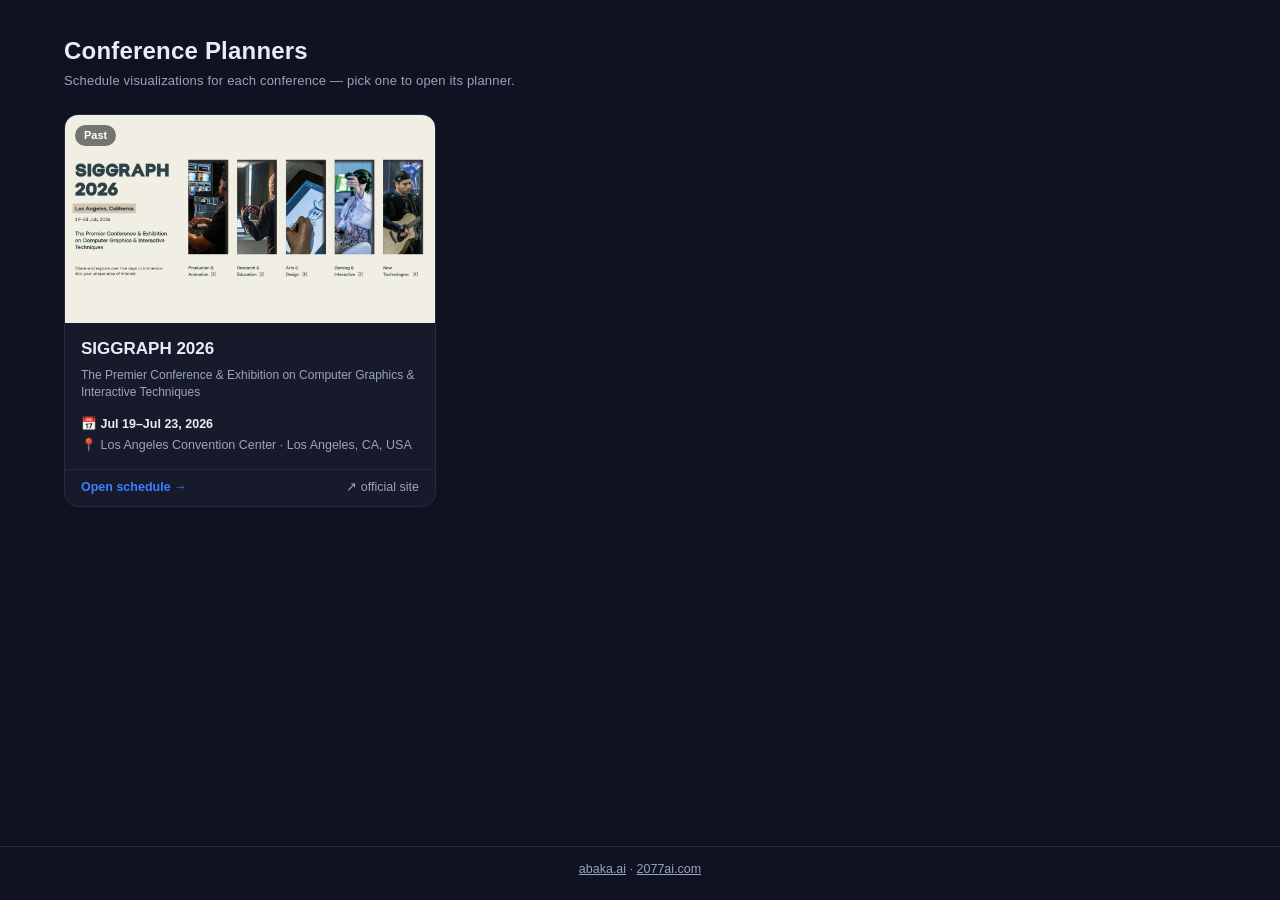
==== index.html @ 3f5b88de "Add conference index page; shorten planner URL to /siggraph/ - Root index.html: card per conference " ====
<!DOCTYPE html>
<html lang="en"><head>
<meta charset="utf-8"><meta name="viewport" content="width=device-width, initial-scale=1">
<title>Conference Planners</title>
<style>
:root{--bg:#0f1220;--panel:#171a2b;--ink:#e9ecf5;--muted:#9aa3c0;--line:#262a40;--hi:#3d7eff;--now:#2a9d8f}
*{box-sizing:border-box}
body{margin:0;font:14px/1.4 -apple-system,BlinkMacSystemFont,"Segoe UI",Roboto,sans-serif;background:var(--bg);color:var(--ink);min-height:100vh;display:flex;flex-direction:column}
header{padding:34px 24px 6px;max-width:1200px;margin:0 auto;width:100%}
h1{margin:0;font-size:24px;letter-spacing:.2px}
h1 .sub{display:block;margin-top:4px;color:var(--muted);font-size:13px;font-weight:400}
.wrap{max-width:1200px;margin:0 auto;padding:18px 24px 60px;width:100%;flex:1}
.grid{display:grid;grid-template-columns:repeat(auto-fill,minmax(320px,1fr));gap:18px}
.card{display:flex;flex-direction:column;background:var(--panel);border:1px solid var(--line);border-radius:14px;overflow:hidden;text-decoration:none;color:var(--ink);transition:border-color .15s,transform .15s,box-shadow .15s}
.card:hover,.card:focus-visible{border-color:var(--hi);transform:translateY(-2px);box-shadow:0 8px 24px #0008}
.card:focus-visible{outline:2px solid var(--hi);outline-offset:2px}
.cover{aspect-ratio:16/9;background:#0b0d18;position:relative}
.cover img{width:100%;height:100%;object-fit:cover;display:block}
.chip{position:absolute;top:10px;left:10px;font-size:11px;font-weight:650;padding:3px 9px;border-radius:999px;color:#fff;background:#333a}
.chip.now{background:var(--now)}.chip.soon{background:var(--hi)}.chip.past{background:#555c}
.body{padding:14px 16px 15px;display:flex;flex-direction:column;gap:6px;flex:1}
.body h2{margin:0;font-size:17px}
.tagline{color:var(--muted);font-size:12px;margin:0}
.meta{margin-top:auto;padding-top:10px;font-size:12.5px;color:var(--muted);display:flex;flex-direction:column;gap:3px}
.meta b{color:var(--ink);font-weight:600}
.foot{display:flex;justify-content:space-between;align-items:center;border-top:1px solid var(--line);padding:9px 16px;font-size:12.5px}
.foot .go{color:var(--hi);font-weight:650}
.foot .off{color:var(--muted)}
.foot .off:hover{color:var(--ink)}
@media (prefers-reduced-motion:reduce){.card{transition:none}.card:hover{transform:none}}
footer{padding:14px 24px 22px;border-top:1px solid var(--line);color:var(--muted);font-size:12.5px;text-align:center}
footer a{color:var(--muted)}footer a:hover{color:var(--ink)}
</style>
</head>
<body>
<header><h1>Conference Planners <span class="sub">Schedule visualizations for each conference — pick one to open its planner.</span></h1></header>
<div class="wrap"><div class="grid" id="grid"></div></div>
<footer><a href="https://abaka.ai" target="_blank" rel="noopener">abaka.ai</a> · <a href="https://2077ai.com" target="_blank" rel="noopener">2077ai.com</a></footer>
<script src="meta.js"></script>
<script>
const fmt = iso => new Date(iso + "T00:00:00").toLocaleDateString("en-US", {month:"short", day:"numeric"});
const year = iso => iso.slice(0, 4);
function status(c){
  const today = new Date().toISOString().slice(0, 10);
  if (today > c.end) return {cls:"past", txt:"Past"};
  if (today >= c.start) return {cls:"now", txt:"Happening now"};
  const days = Math.round((new Date(c.start) - new Date(today)) / 864e5);
  return days <= 60 ? {cls:"soon", txt:`In ${days} days`} : {cls:"", txt:"Upcoming"};
}
document.getElementById("grid").innerHTML = CONFERENCES.map(c => {
  const s = status(c);
  const dates = `${fmt(c.start)}–${fmt(c.end)}, ${year(c.end)}`;
  return `<a class="card" href="${c.schedule}">
    <div class="cover"><img src="${c.cover}" alt="${c.title}" loading="lazy"><span class="chip ${s.cls}">${s.txt}</span></div>
    <div class="body">
      <h2>${c.title}</h2>
      ${c.subtitle ? `<p class="tagline">${c.subtitle}</p>` : ""}
      <div class="meta"><span>📅 <b>${dates}</b></span><span>📍 ${c.location}</span></div>
    </div>
    <div class="foot"><span class="go">Open schedule →</span>
      <span class="off" onclick="event.preventDefault();event.stopPropagation();window.open('${c.official}','_blank')">↗ official site</span></div>
  </a>`;
}).join("");
</script>
</body></html>
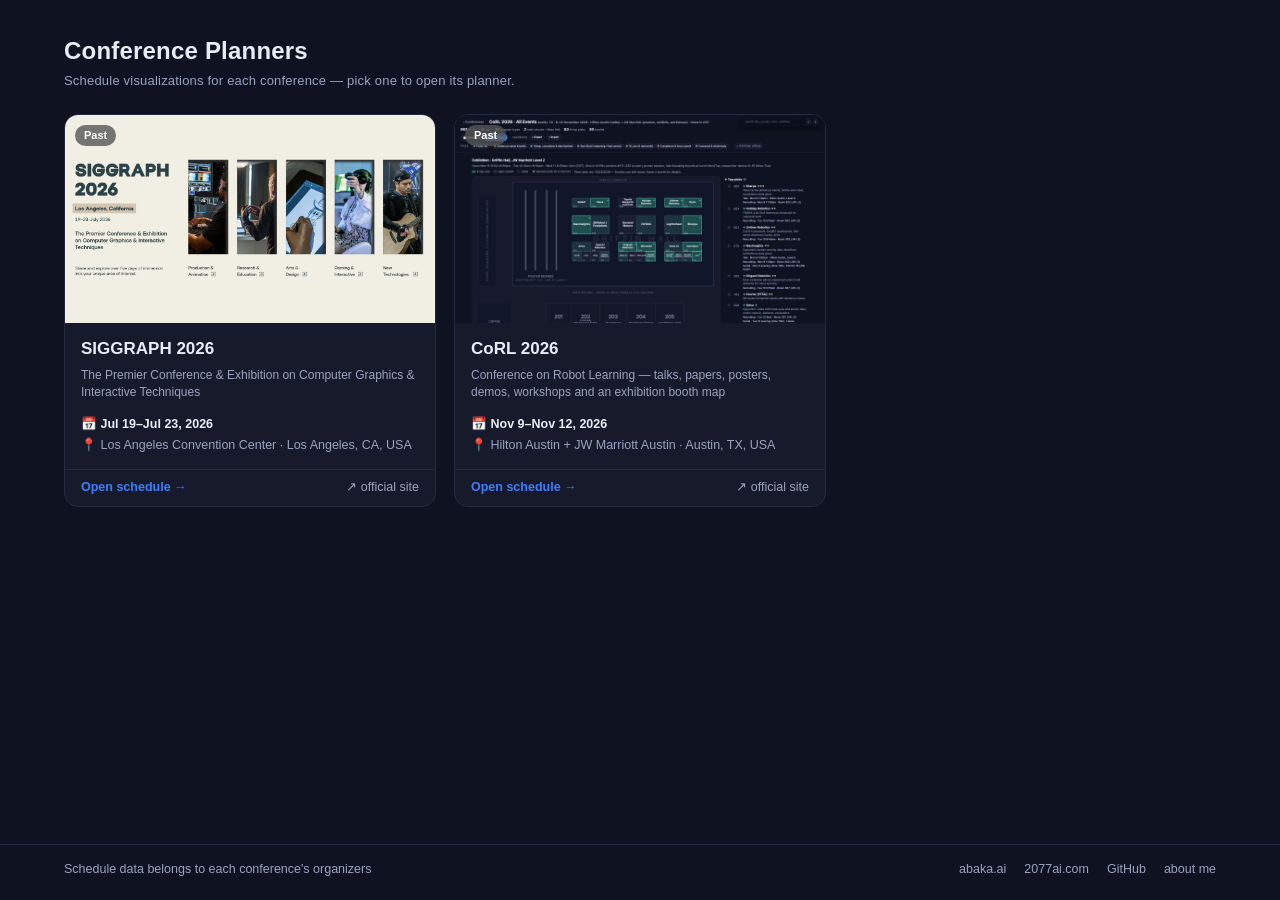
==== commit f061146a: "Share one footer across the portal and planner pages assets/footer.js renders the footer for index.h" ====
--- a/index.html
+++ b/index.html
@@ -35,7 +35,8 @@
 <body>
 <header><h1>Conference Planners <span class="sub">Schedule visualizations for each conference — pick one to open its planner.</span></h1></header>
 <div class="wrap"><div class="grid" id="grid"></div></div>
-<footer><a href="https://abaka.ai" target="_blank" rel="noopener">abaka.ai</a> · <a href="https://2077ai.com" target="_blank" rel="noopener">2077ai.com</a></footer>
+<footer id="site-footer" data-width="1152px"></footer>
+<script src="assets/footer.js"></script>
 <script src="meta.js"></script>
 <script>
 const fmt = iso => new Date(iso + "T00:00:00").toLocaleDateString("en-US", {month:"short", day:"numeric"});
